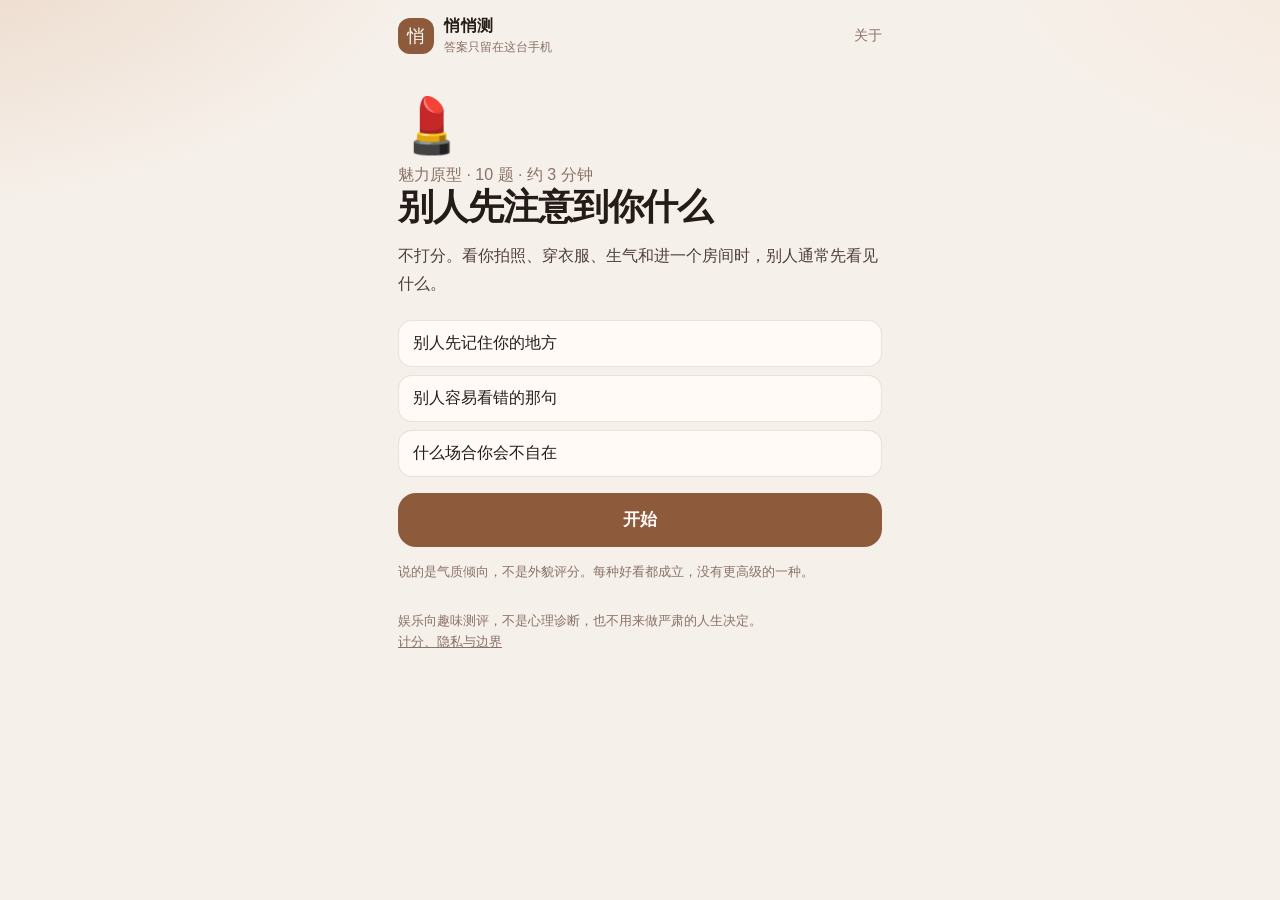
==== solo/charm/index.html @ f79620e3 "把整合版和五份单卖页面放进仓库。 答题记录只写在打开页面的那台浏览器里，不会跟着页面发给别人。" ====
<!DOCTYPE html>
<html lang="zh-CN">
<head>
  <meta charset="UTF-8">
  <meta name="viewport" content="width=device-width, initial-scale=1, viewport-fit=cover">
  <meta name="theme-color" content="#f6f0ea">
  <meta name="description" content="悄悄测：别人进房间时，先注意到你什么。">
  <meta property="og:title" content="悄悄测 · 魅力">
  <meta property="og:description" content="看拍照、穿衣服、生气和进一个房间时，别人通常先看见什么。">
  <meta property="og:type" content="website">
  <title>悄悄测 · 魅力</title>
  <link rel="icon" href="../../favicon.svg">
  <link rel="stylesheet" href="../../css/app.css">
</head>
<body>
  <div id="app" class="shell"></div>
  <script src="../../js/data/charm.js"></script>
  <script src="../../js/app.js"></script>
</body>
</html>
---- css/app.css ----
:root {
  --bg0: #f6d5cf;
  --bg1: #f6f0ea;
  --wash: #f3e2d4;
  --paper: rgba(255, 250, 246, 0.94);
  --ink: #241c18;
  --muted: #8a7268;
  --line: rgba(36, 28, 24, 0.1);
  --accent: #9d3d4c;
  --soft: #f8e4e6;
  --shadow: 0 16px 40px rgba(70, 32, 24, 0.08);
  --serif: "Iowan Old Style", "Palatino Linotype", Palatino, "Songti SC", "STSong", "Noto Serif SC", serif;
  --sans: "PingFang SC", "Hiragino Sans GB", "Microsoft YaHei", "Noto Sans SC", sans-serif;
  color: var(--ink);
  background: var(--bg1);
  font-family: var(--sans);
}

:root[data-theme="heroine"] { --accent: #9d3d4c; --soft: #f8e4e6; --bg0: #f6d0d4; --wash: #f7e3d8; }
:root[data-theme="city"] { --accent: #c56a32; --soft: #fde7d4; --bg0: #f6d7bf; --wash: #f8e6d2; }
:root[data-theme="love"] { --accent: #c45378; --soft: #fde3ec; --bg0: #f8d0e0; --wash: #fbe4ea; }
:root[data-theme="charm"] { --accent: #8d5a3b; --soft: #f4e6d8; --bg0: #ead4c2; --wash: #f6e7da; }
:root[data-theme="night"] { --accent: #31456f; --soft: #e5e9f6; --bg0: #d5dced; --wash: #e4e2ef; --ink: #1b2333; --muted: #66708a; }

* { box-sizing: border-box; }
html, body { margin: 0; }
body {
  min-height: 100dvh;
  color: var(--ink);
  font-family: var(--sans);
  background:
    radial-gradient(980px 520px at -10% -10%, var(--bg0), transparent 58%),
    radial-gradient(820px 480px at 110% -8%, var(--wash), transparent 52%),
    var(--bg1);
}
button, a { -webkit-tap-highlight-color: transparent; }
button { font-family: inherit; }
img { max-width: 100%; }

.shell {
  width: min(520px, 100%);
  margin: 0 auto;
  padding: calc(16px + env(safe-area-inset-top)) 18px calc(32px + env(safe-area-inset-bottom));
}

.topbar, .foot, .row, .card-top, .card-foot, .tags, .actions, .pair {
  display: flex;
  align-items: center;
}
.topbar, .card-foot, .actions { justify-content: space-between; }
.topbar { margin-bottom: 22px; }
.brand {
  display: flex;
  gap: 10px;
  align-items: center;
  color: inherit;
  text-decoration: none;
}
.mark {
  width: 36px;
  height: 36px;
  border-radius: 12px;
  display: grid;
  place-items: center;
  background: var(--accent);
  color: #fffaf6;
  font-family: var(--serif);
  font-size: 18px;
}
.brand b { display: block; font-size: 16px; letter-spacing: 0.04em; }
.brand small, .kicker, .meta, .foot, .notice, .caption, .from {
  color: var(--muted);
}
.brand small { font-size: 12px; }
.ghost {
  border: 0;
  background: transparent;
  color: var(--muted);
  text-decoration: none;
  font-size: 14px;
  padding: 8px 0;
}

.hero h1, .intro h1, .result h1, .about h1, .q-title {
  font-family: var(--serif);
  font-weight: 600;
  letter-spacing: -0.03em;
  line-height: 1.18;
  margin: 0;
}
.hero h1 { font-size: 42px; max-width: 11em; }
.lede, .portrait, .love, .pair p, .about p, .notice {
  font-size: 16px;
  line-height: 1.75;
}
.lede { color: #4e403a; margin: 14px 0 22px; }
:root[data-theme="night"] .lede { color: #2c3548; }

.stack { display: grid; gap: 12px; }
.card {
  display: block;
  text-decoration: none;
  color: inherit;
  background: var(--paper);
  border: 1px solid var(--line);
  border-radius: 24px;
  padding: 16px 16px 14px;
  box-shadow: var(--shadow);
}
.card h2, .block h3, .about h2 {
  font-family: var(--serif);
  margin: 8px 0;
  font-size: 22px;
  line-height: 1.3;
  letter-spacing: -0.03em;
}
.mini b { color: var(--ink); display: block; }
.mini .go { color: var(--accent); }
.card p { margin: 0; color: #5c4b44; line-height: 1.6; }
.card-top, .card-foot { gap: 8px; }
.card-foot { margin-top: 14px; font-size: 13px; color: var(--muted); }
.emoji-lg { font-size: 28px; line-height: 1; }
.go {
  color: var(--accent);
  font-weight: 650;
}
.done {
  margin-left: auto;
  font-size: 12px;
  color: var(--accent);
  background: var(--soft);
  border-radius: 999px;
  padding: 4px 8px;
}

.intro { padding-top: 8px; }
.intro .big { font-size: 54px; margin: 8px 0; }
.intro h1 { font-size: 36px; }
.gets { margin: 8px 0 0; padding: 0; list-style: none; display: grid; gap: 8px; }
.gets li {
  background: var(--paper);
  border-radius: 14px;
  padding: 12px 14px;
  border: 1px solid var(--line);
}
.notice {
  font-size: 13px;
  line-height: 1.65;
  margin-top: 14px;
}

.btn, .opt {
  border-radius: 18px;
  border: 1px solid transparent;
  cursor: pointer;
}
.btn {
  display: block;
  width: 100%;
  text-align: center;
  text-decoration: none;
  background: var(--accent);
  color: #fffaf7;
  padding: 15px 16px;
  font-size: 16.5px;
  font-weight: 650;
  margin-top: 16px;
}
.btn.secondary {
  background: transparent;
  color: var(--ink);
  border-color: var(--line);
  margin-top: 10px;
}
.btn:active, .opt:active { transform: scale(0.985); }

.progress-wrap { margin: 6px 0 18px; }
.bar { height: 4px; border-radius: 99px; background: rgba(36, 28, 24, 0.08); overflow: hidden; }
.bar > span { display: block; height: 100%; background: var(--accent); border-radius: inherit; }
.q-kicker { font-size: 13px; color: var(--muted); margin-bottom: 8px; }
.q-title { font-size: 28px; }
.options { display: grid; gap: 10px; margin-top: 18px; }
.opt {
  width: 100%;
  text-align: left;
  background: var(--paper);
  border-color: var(--line);
  color: var(--ink);
  padding: 15px 16px;
  font-size: 16.5px;
  line-height: 1.55;
  box-shadow: 0 8px 22px rgba(60, 30, 20, 0.04);
}
.opt.is-on {
  background: var(--soft);
  border-color: var(--accent);
}
.back { margin-top: 8px; }

.result { padding-top: 4px; }
.result-hero {
  background: var(--paper);
  border-radius: 28px;
  padding: 22px 18px 18px;
  border: 1px solid var(--line);
  box-shadow: var(--shadow);
}
.result .emoji { font-size: 52px; }
.result h1 { font-size: 40px; margin-top: 6px; }
.epithet { font-size: 17px; line-height: 1.6; margin: 8px 0 0; }
.quote {
  margin: 14px 0 0;
  padding: 12px 14px;
  border-radius: 16px;
  background: var(--soft);
  font-family: var(--serif);
  font-size: 18px;
  line-height: 1.55;
}
.tags { flex-wrap: wrap; gap: 8px; margin-top: 14px; }
.tags span, .pill {
  background: #fff;
  border: 1px solid var(--line);
  border-radius: 999px;
  padding: 5px 10px;
  font-size: 13px;
}
.meter { margin-top: 16px; }
.meter .row { justify-content: space-between; font-size: 13px; color: var(--muted); }
.meter strong { color: var(--ink); font-size: 18px; }
.caption { margin: 8px 0 0; font-size: 12.5px; line-height: 1.55; }

.block {
  margin-top: 12px;
  background: var(--paper);
  border: 1px solid var(--line);
  border-radius: 22px;
  padding: 16px;
}
.block h3 { font-family: var(--serif); font-size: 20px; margin: 0 0 8px; }
.block ul { margin: 0; padding-left: 18px; }
.block li { margin: 6px 0; line-height: 1.6; }
.split { display: grid; grid-template-columns: 1fr; gap: 0; }
.split .block { margin-top: 12px; }
.pair { align-items: flex-start; gap: 10px; }
.pair b { font-size: 15px; }

.actions { display: grid; grid-template-columns: 1fr 1fr; gap: 10px; margin-top: 14px; }
.actions .btn { margin: 0; }
.more { margin-top: 22px; }
.more h3 { font-family: var(--serif); font-size: 22px; }
.mini {
  display: flex;
  justify-content: space-between;
  gap: 12px;
  text-decoration: none;
  color: inherit;
  padding: 12px 0;
  border-bottom: 1px solid var(--line);
}
.mini b { display: block; }
.mini span { color: var(--muted); font-size: 13px; }

.foot { display: block; margin-top: 28px; font-size: 12.5px; line-height: 1.7; }
.foot a { color: var(--muted); }

.modal {
  position: fixed;
  inset: 0;
  background: rgba(28, 18, 16, 0.62);
  z-index: 20;
  display: grid;
  place-items: end center;
  padding: 16px;
}
.sheet {
  width: min(480px, 100%);
  max-height: min(92dvh, 900px);
  overflow: auto;
  background: #fffaf6;
  border-radius: 24px;
  padding: 14px;
}
.poster-img { width: 100%; border-radius: 16px; display: block; }
.sheet p { margin: 10px 4px; color: var(--muted); font-size: 13px; line-height: 1.6; }
.toast {
  position: fixed;
  left: 50%;
  bottom: calc(24px + env(safe-area-inset-bottom));
  transform: translateX(-50%);
  background: #241c18;
  color: #fffaf6;
  border-radius: 999px;
  padding: 10px 16px;
  font-size: 14px;
  z-index: 30;
}

.rise { animation: rise 0.45s ease both; }
@keyframes rise {
  from { opacity: 0; transform: translateY(8px); }
  to { opacity: 1; transform: none; }
}

@media (max-width: 380px) {
  .hero h1 { font-size: 34px; }
  .q-title, .intro h1 { font-size: 26px; }
  .result h1 { font-size: 34px; }
}

@media (prefers-reduced-motion: reduce) {
  .rise { animation: none; }
  .btn:active, .opt:active { transform: none; }
}
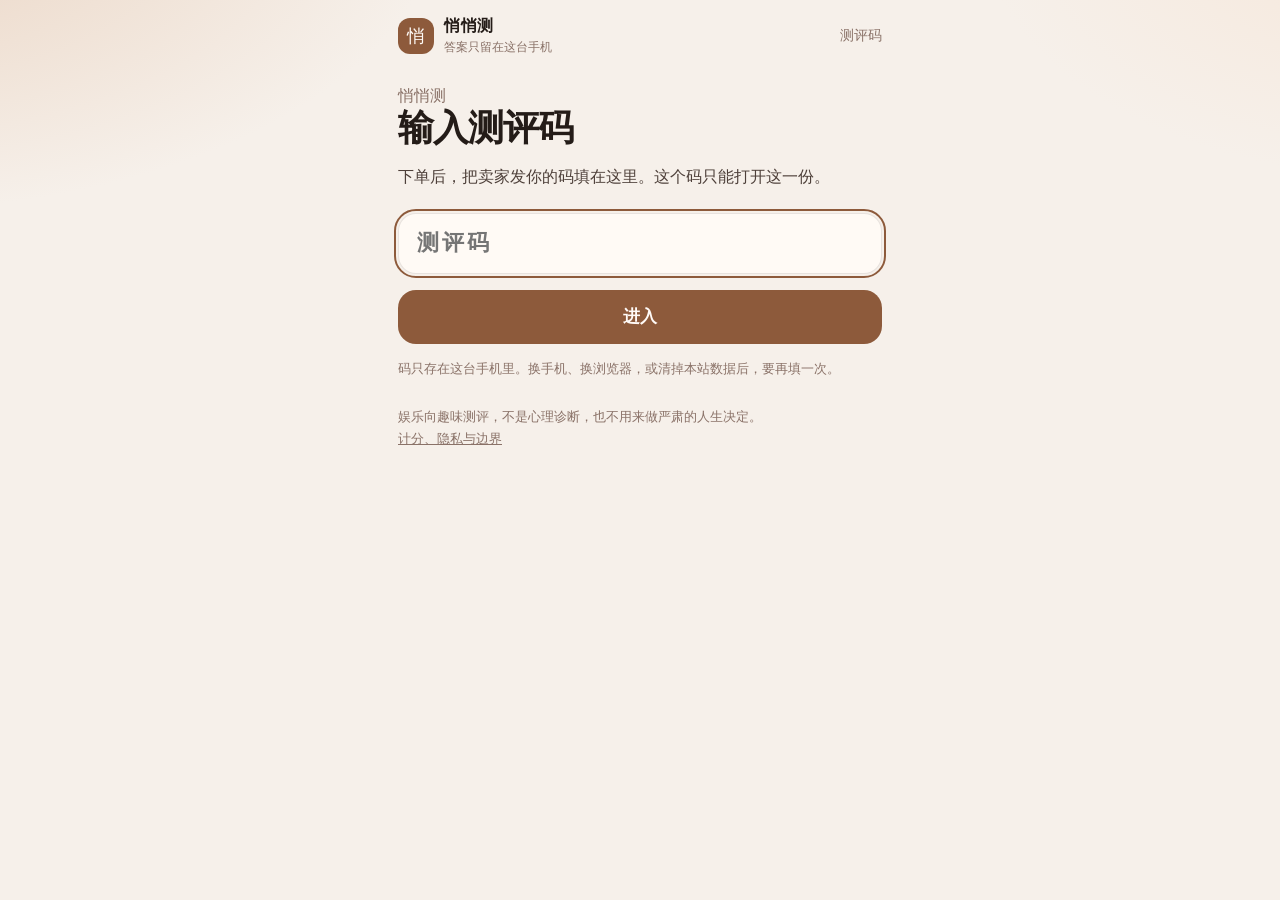
==== commit af7f461a: "每份商品进入前要填各自的测评码。 全套和五份单卖的码互不相通，页面里只保存校验，不写明文。" ====
--- a/solo/charm/index.html
+++ b/solo/charm/index.html
@@ -15,6 +15,7 @@
 <body>
   <div id="app" class="shell"></div>
   <script src="../../js/data/charm.js"></script>
+  <script>window.QUIZ_GATE={id:"charm",hash:"e0acdc5db53df435b90b686ff1fc7c6c0a10d06f56d51273f11cc705b9ede2e8"};</script>
   <script src="../../js/app.js"></script>
 </body>
 </html>
--- a/css/app.css
+++ b/css/app.css
@@ -148,6 +148,26 @@
   line-height: 1.65;
   margin-top: 14px;
 }
+.code-form { margin-top: 8px; }
+.code-input {
+  display: block;
+  width: 100%;
+  margin-top: 8px;
+  padding: 16px 18px;
+  border-radius: 18px;
+  border: 1px solid var(--line);
+  background: var(--paper);
+  color: var(--ink);
+  font: 650 22px/1.2 var(--sans);
+  letter-spacing: 0.14em;
+  text-transform: uppercase;
+}
+.code-input:focus {
+  outline: 2px solid var(--accent);
+  outline-offset: 2px;
+}
+.code-input.is-bad { border-color: var(--accent); }
+.gate-err { color: var(--accent); }
 
 .btn, .opt {
   border-radius: 18px;
